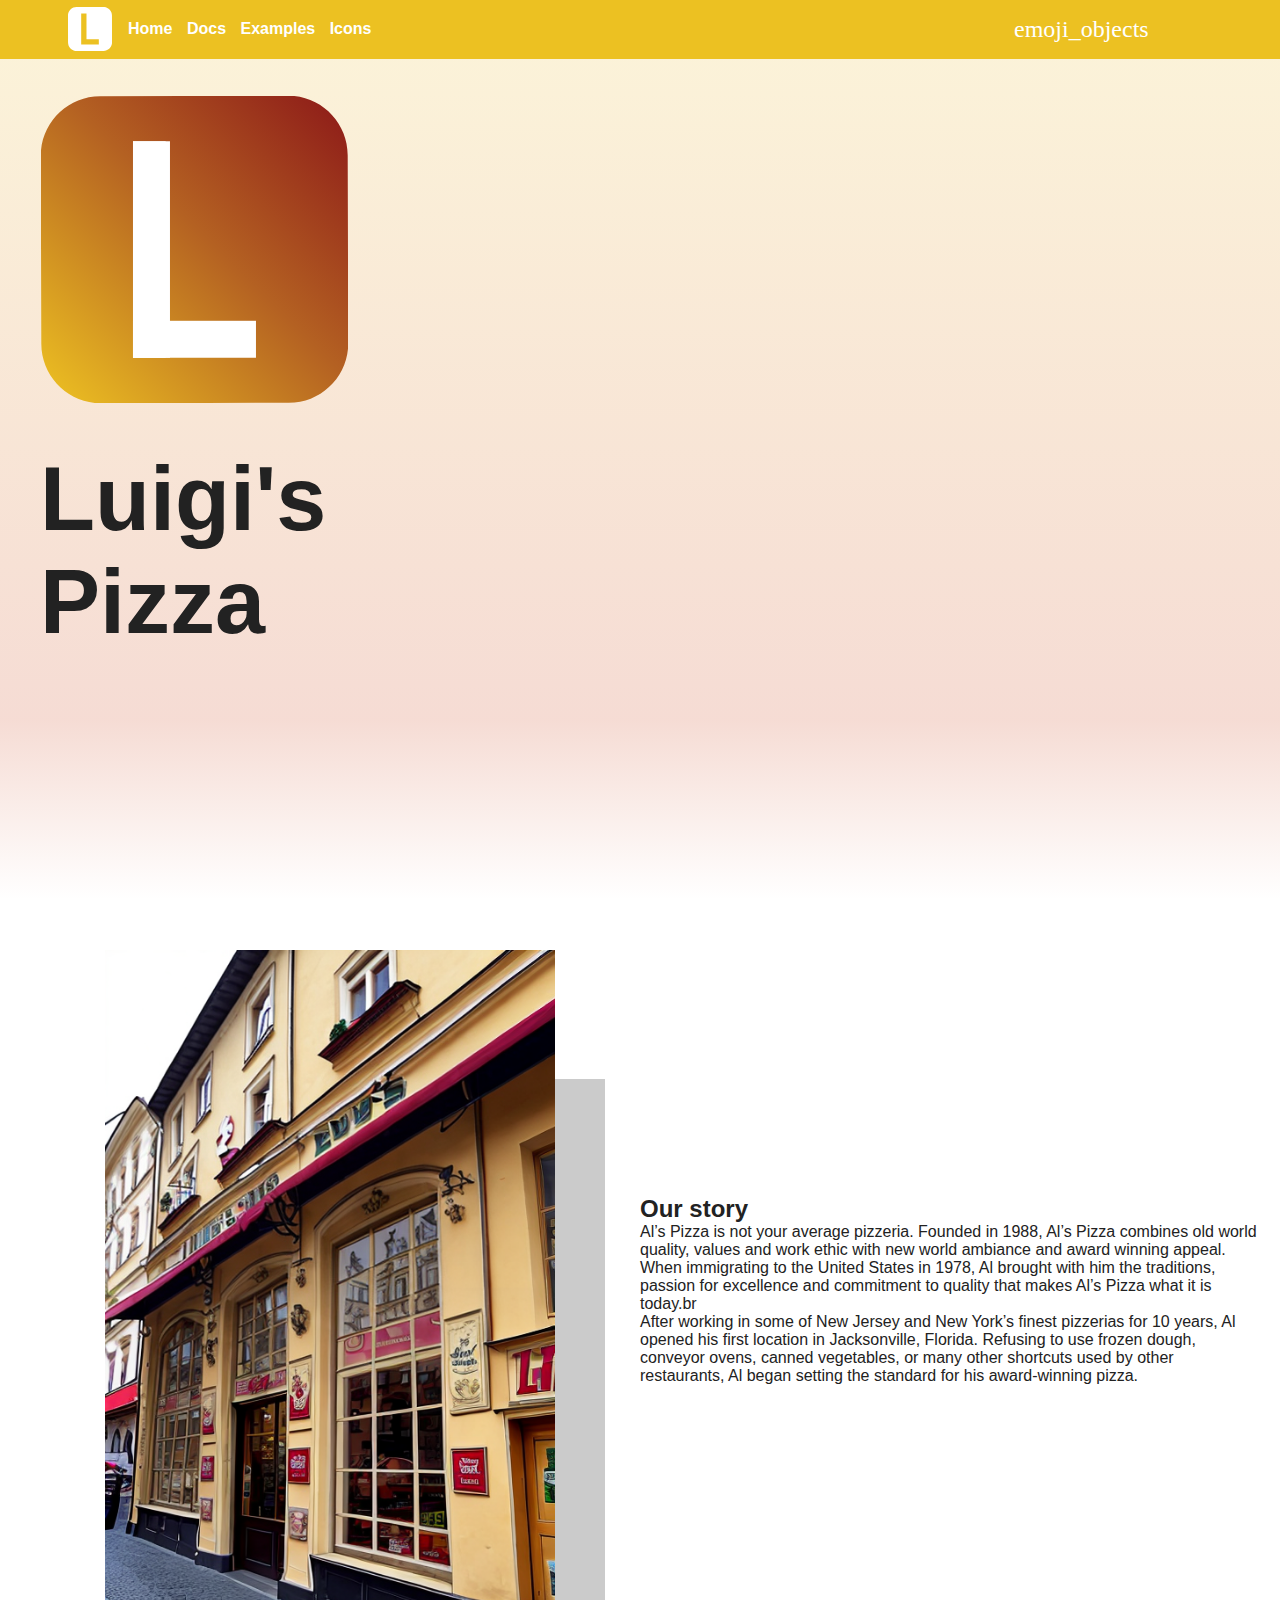
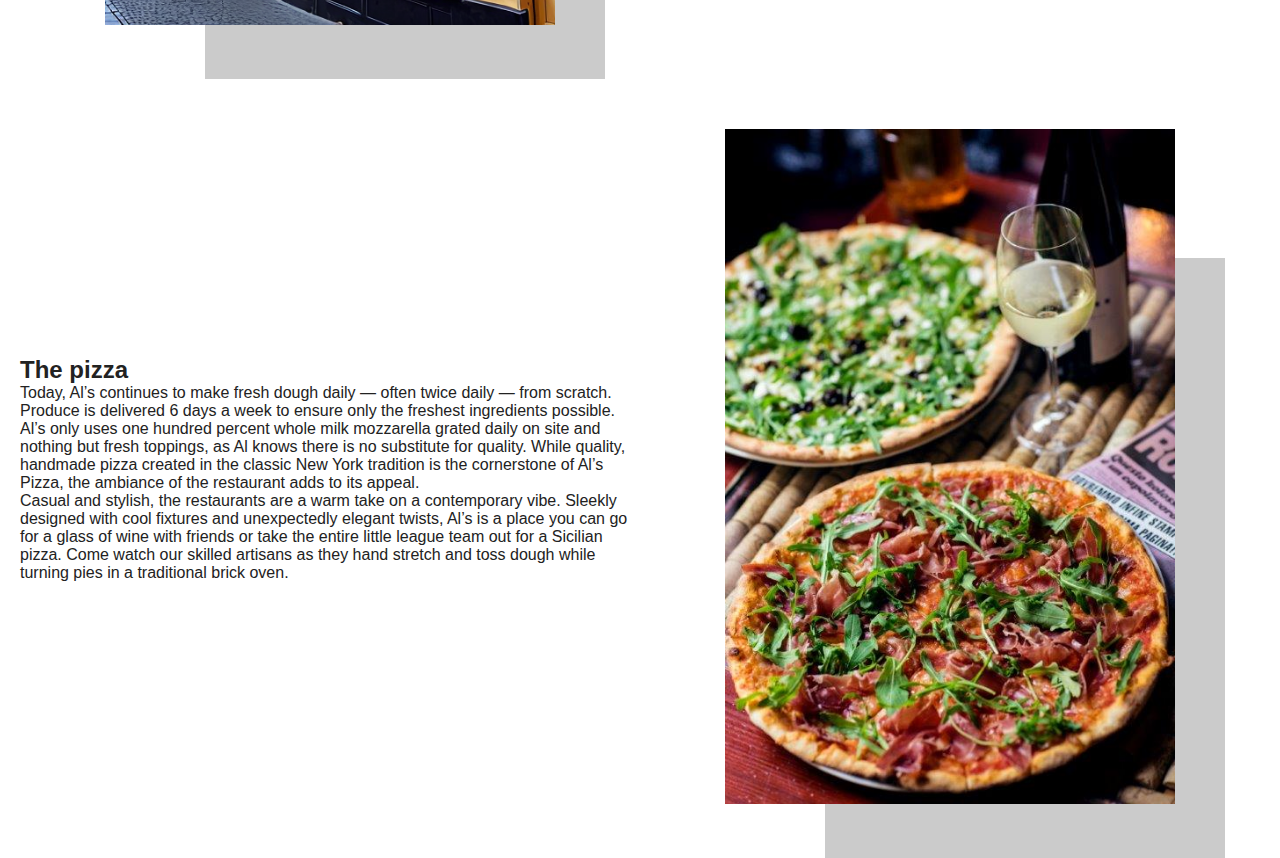
==== index.html @ 32731e8f "v1" ====
<!DOCTYPE html>
<html lang="en">

<head>
    <meta charset="UTF-8">
    <meta http-equiv="X-UA-Compatible" content="IE=edge">
    <meta name="viewport" content="width=device-width, initial-scale=1.0">
    <title>Document</title>
    <link rel="stylesheet" href="css/style.css">
    <link rel="stylesheet" href="css/theme.css">
    <link rel="stylesheet" href="css/scrollbar.css">
    <link rel="stylesheet" href="css/queries.css">
    <link rel="stylesheet" href="https://fonts.googleapis.com/icon?family=Material+Icons">

</head>

<body>

    <header class="header">
        <div id="opacity-background"></div>
        <div class="nav-background">
            <nav>
                <div id="closeDivDark" onclick="closeNav()"></div>

                <a href="#"><img src="images/logols.svg" alt="" class="navbar-logo-small"></a>
                <a href="#"><i class="material-icons navbar-menu" style="font-size: 44px;"
                        onclick="openNav()">more_horiz</i></a>
                <!-- <button class="btn-toggle">Toggle Dark-Mode</button> -->
                <div id="mySidenav" class="topnav"> <!--class="sidenav"-->
                    <div><button class="btn-toggle"><i class="material-icons">emoji_objects</i></button></div>
                    <a href="javascript:void(0)" class="closebtn" onclick="closeNav()">&times;</a>
                    <a href="#">Home</a>
                    <a href="#">Docs</a>
                    <a href="#">Examples</a>
                    <a href="#">Icons</a>
                </div>
            </nav>
        </div>

        <div class="welcome" id="welcome">
            <img src="images/logol.svg" alt="">
            <h1>Luigi's <br>Pizza</h1>
        </div>


    </header>

    <main>
        <section>
            <div class="container row">
                <div class="imagea">
                    <div class="imgbackground"></div>
                    <img src="images/getimg_ai_img-RIjGWfVtmKK6U777I6oym.png" alt="">

                </div>
                <div class="texta">
                    <h2>Our story</h2>
                    <p>Al’s Pizza is not your average pizzeria. Founded in 1988, Al’s Pizza combines old world quality,
                        values and work ethic with new world ambiance and award winning appeal. When immigrating to the
                        United States in 1978, Al brought with him the traditions, passion for excellence and commitment
                        to quality that makes Al’s Pizza what it is today.br <br>
                        After working in some of New Jersey and New York’s finest pizzerias for 10 years, Al opened his
                        first location in Jacksonville, Florida. Refusing to use frozen dough, conveyor ovens, canned
                        vegetables, or many other shortcuts used by other restaurants, Al began setting the standard for
                        his award-winning pizza.</p>
                </div>
            </div>
        </section>
        <section>
            <div class="container row">
                <div class="texta">
                    <h2>The pizza</h2>
                    <p>Today, Al’s continues to make fresh dough daily — often twice daily — from scratch. Produce is
                        delivered 6 days a week to ensure only the freshest ingredients possible. Al’s only uses one
                        hundred percent whole milk mozzarella grated daily on site and nothing but fresh toppings, as Al
                        knows there is no substitute for quality. While quality, handmade pizza created in the classic
                        New York tradition is the cornerstone of Al’s Pizza, the ambiance of the restaurant adds to its
                        appeal. <br>
                        Casual and stylish, the restaurants are a warm take on a contemporary vibe. Sleekly designed
                        with cool fixtures and unexpectedly elegant twists, Al’s is a place you can go for a glass of
                        wine with friends or take the entire little league team out for a Sicilian pizza. Come watch our
                        skilled artisans as they hand stretch and toss dough while turning pies in a traditional brick
                        oven.</p>
                </div>
                <div class="imagea">
                    <div class="imgbackground"></div>
                    <img src="images/GR_A21m.jpg" alt="">
                </div>

            </div>
        </section>
    </main>
    <footer>

    </footer>
    <script src="script.js"></script>
</body>

</html>
---- css/style.css ----
*{
  padding: 0;
  margin: 0;
  box-sizing: border-box;
  font-family: 'Open Sans', sans-serif ;
}
@import url('https://fonts.googleapis.com/css2?family=Open+Sans:wght@300;400;500;600;700&display=swap');

.row{
  max-width: 1240px;
  margin:0 auto;
}
/***** header *****/

header{
  /* width: 100%; */
  /* height: 100vh; */
  /* background: rgb(255,255,255); */
  background: linear-gradient(0deg, rgba(255,255,255,0) 0%, #c933062c 20%,#ecc0222c  100%),
  url(../images/eeee.png);
  height: 100vh;
    background-size: cover;
    background-attachment: fixed;
}

.nav-background{
  width: 100%;
  height: 6.5vh;
  background-color: #ecc122;
  position: fixed;
  /* display: flex;
  justify-content: center;
  align-items: center; */
}

.navbar-logo-small{
  width: 44px;
  position: absolute;
  top: 50%;
  left: 5%;
  margin-left: 2%;
  transform: translate(-50%, -50%);
}

.navbar-menu{
  position: absolute;
  top: 50%;
  right: 5%;
  transform: translate(-50%, -50%);
}
.nav-background nav a{
  color: #fff;
}

.btn-toggle{
  position: absolute;
  right: 5%;
  top: 50%;
  transform: translate(-50%, -50%);
  background: none;
  border: none;
  color: #fff;
  cursor: pointer;
  transition:0.2s ;

}
.btn-toggle:hover{
  color: #818181;
  transition:0.2s ;
}


/***** sidepanel *****/
.sidenav {
  height: 100%;
  width: 0;
  position: fixed;
  z-index: 50;
  top: 0;
  right: 0;
  background-color: #ecc122;
  overflow-x: hidden;
  transition: 0.2s;
  padding-top: 60px;
}

.sidenav a {
  padding: 8px 8px 8px 32px;
  text-decoration: none;
  font-size: 25px;
  color: #818181;
  display: block;
  transition: 0.2s;

}

.sidenav a:hover {
  color: #f1f1f1;
}

.sidenav .closebtn {
  position: absolute;
  top: 0;
  right: 25px;
  font-size: 36px;
  margin-left: 50px;

}
a.closebtn,a i.navbar-menu{
  display: none;
}
#closeDivDark{
  position: fixed;
  background-color: rgba(0, 0, 0, 0.685);
  top: 0;
  right: 0;
  bottom: 0;
  left: 0;
  width: 0;
  z-index: 1;
}
  
.topnav{
  margin-left: 10%;
  margin-top: 20px;
}
.topnav a{
  text-decoration: none;
  transition: 200ms;
  font-weight: 600;
  margin-right: 10px;
}
.topnav a:hover{
  color: #aaaaaa;
  transition: 200ms;
}



div.welcome{
  max-width: 80;
  width: 80%;
  z-index: 50;
}

div.welcome h1{
  font-size: 90px;
  margin-left: 40px;
}


.welcome img{
  margin-top: 55px;
  width: 38%;
  padding: 4%;
}

/***** Main *****/
.container{
  display: grid;
  grid-template-columns: 1fr 1fr;
  width: 100%;
}
.imgbackground{
  width: 400px;
  height: 600px;
  background-color: #7e7e7e67;
  position: absolute;
  right: 0;
  bottom: 0;
  z-index: -1;
}
.imagea{
  position: relative;
  margin: 0 auto;
  z-index: -1;

}
.imagea img{
  position: relative;
  margin: 50px;
  width: 450px ;
  
}
.texta{
  align-self: center;
}
---- css/theme.css ----
body {
    color: #222;
    background-color: #fff;
  }
  body.dark-theme {
    color: #eee;
    background-color: #202020;
  }
  @media (prefers-color-scheme: dark) {
    /* defaults to dark theme */
    body {
      color: #eee;
      background-color: #202020;
    }
    body.light-theme {
      color: #222;
      background-color: #fff;
    }
  }

  body,.imgbackground {
    background: var(background-color);
  }
  h1,
  p {
    color: var(color);
  }
---- css/scrollbar.css ----
/* width */
::-webkit-scrollbar {
    width: 10px;
  }
  
  /* Track */
  ::-webkit-scrollbar-track {
    background: #0000008c; 
  }
   
  /* Handle */
  ::-webkit-scrollbar-thumb {
    background: #1f1f1f;
    border-radius: 10px;
  }
  
  /* Handle on hover */
  ::-webkit-scrollbar-thumb:hover {
    background: #000000; }
---- css/queries.css ----
@media screen and (max-width:768px){
    div.welcome h1{
        font-size: 36px;
        margin: 0;
      }
    a.closebtn,a i.navbar-menu{
      display: block;
    }
    .container-a{
      grid-template-columns:1fr;
    }
    div.welcome img{
      width: 55%;
    }
    .btn-toggle{
      right: 25px;
      bottom: 25px;
    }
    .btn-toggle:hover{
      color: #fff;
    }
    header{
      background-image: none;
      /* height: 100vh;
      background-size: cover;
      background-attachment: fixed;
      background-position: 60% 0;
      opacity: 0.5; */
    }
    div.welcome{
      transform: translate(-50%,0);
      left: 50%;
      top: 5%;
      text-align: center;
      position: absolute;
      z-index: -15;
    }
    #opacity-background{
      position: absolute;
      background-image: /*linear-gradient(rgba(243, 0, 0, 0.5), rgba(255, 0, 0, 0.5)),*/ url("../images/quin-engle-lHUdfk5WGXc-unsplash.jpg");
      background-size: cover;
      background-attachment: fixed;
      background-position: 60% 0;
      opacity: 0.4;
      height: 100vh;
      width: 100%;
      z-index: -30;
    }
}

@media screen and (max-width:575px){
  div.welcome h1{
    font-size: 8dvw;
  }
  div.welcome p.gray{
    font-size: 4dvw;
  }
  div.welcome img{
    width: 65%;
  }
}
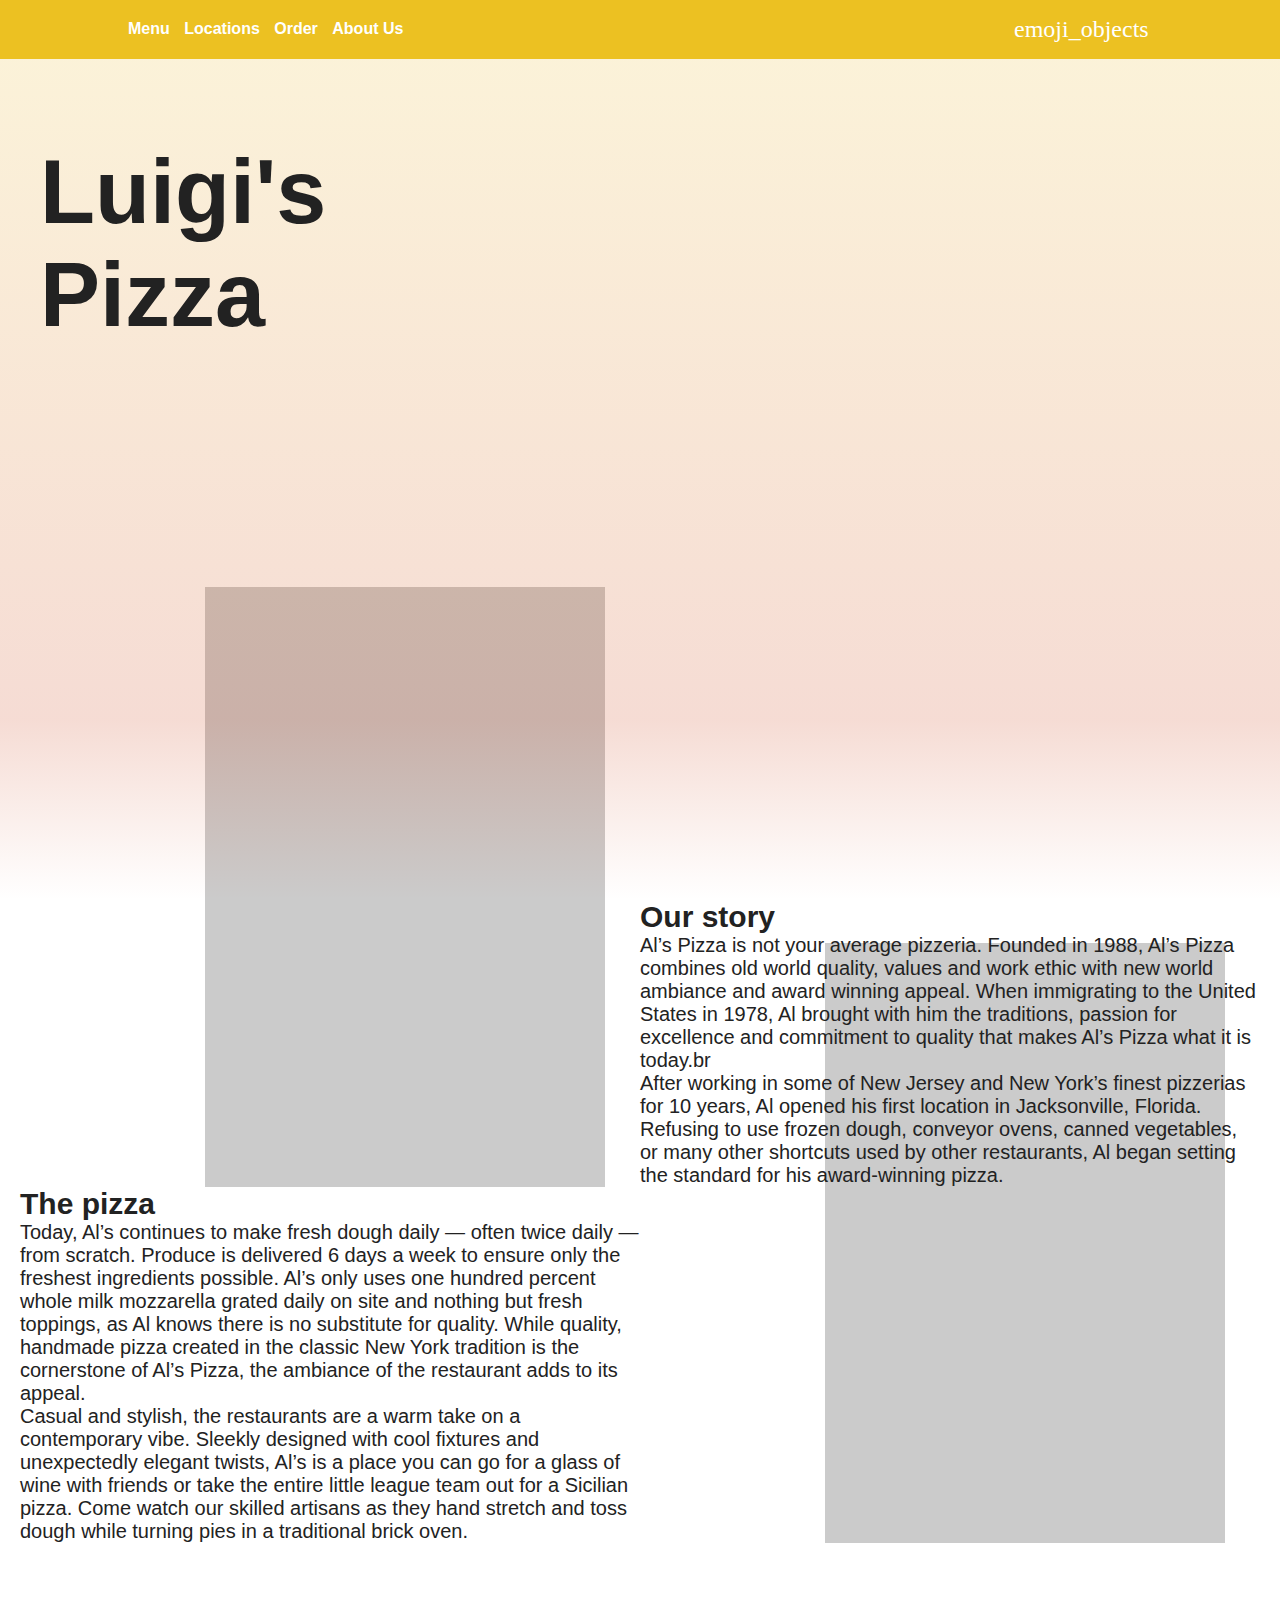
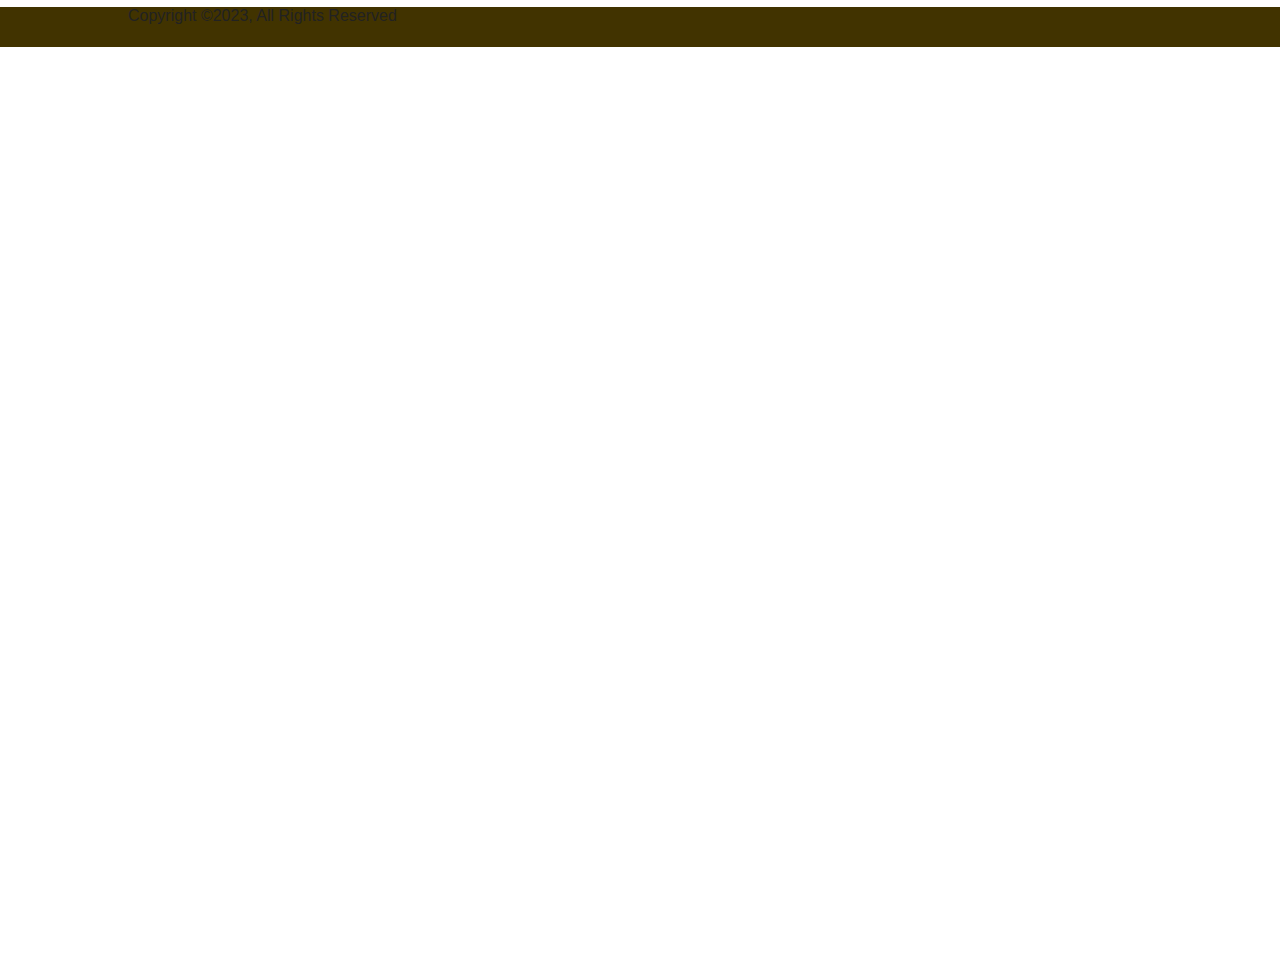
==== commit ec1c5b41: "1st page" ====
--- a/index.html
+++ b/index.html
@@ -26,14 +26,14 @@
                 <a href="#"><i class="material-icons navbar-menu" style="font-size: 44px;"
                         onclick="openNav()">more_horiz</i></a>
                 <!-- <button class="btn-toggle">Toggle Dark-Mode</button> -->
-                <div id="mySidenav" class="topnav"> <!--class="sidenav"-->
+                <aside id="mySidenav" class="topnav"> <!--class="sidenav"-->
                     <div><button class="btn-toggle"><i class="material-icons">emoji_objects</i></button></div>
                     <a href="javascript:void(0)" class="closebtn" onclick="closeNav()">&times;</a>
-                    <a href="#">Home</a>
-                    <a href="#">Docs</a>
-                    <a href="#">Examples</a>
-                    <a href="#">Icons</a>
-                </div>
+                    <a href="#">Menu</a>
+                    <a href="#">Locations</a>
+                    <a href="#">Order</a>
+                    <a href="#">About Us</a>
+                </aside>
             </nav>
         </div>
 
@@ -91,7 +91,15 @@
         </section>
     </main>
     <footer>
-
+        <div>
+            <span>
+                Copyright ©2023, All Rights Reserved
+            </span>
+            <span>
+                <a href=""><img src="images/instagram-svgrepo-com.svg" alt=""></a>
+                <a href=""><img src="images/facebook-svgrepo-com.svg" alt=""></a>
+            </span>
+        </div>
     </footer>
     <script src="script.js"></script>
 </body>
--- a/css/style.css
+++ b/css/style.css
@@ -184,4 +184,30 @@
 }
 .texta{
   align-self: center;
-}
+  font-size: 20px;
+}
+
+
+/***** Footer *****/
+footer{
+  margin-top: 5%;
+  height: 40px;
+  background-color: #413300;
+
+}
+footer div {
+  display: flex;
+  width: 80%;
+  margin: 0 auto;
+  align-items: center;
+}
+footer div span:nth-child(2){
+  text-align: right;
+}
+footer div span{
+  width: 50%;
+  font-weight: 500;
+  }
+footer div span a img{
+  width:5%;
+}
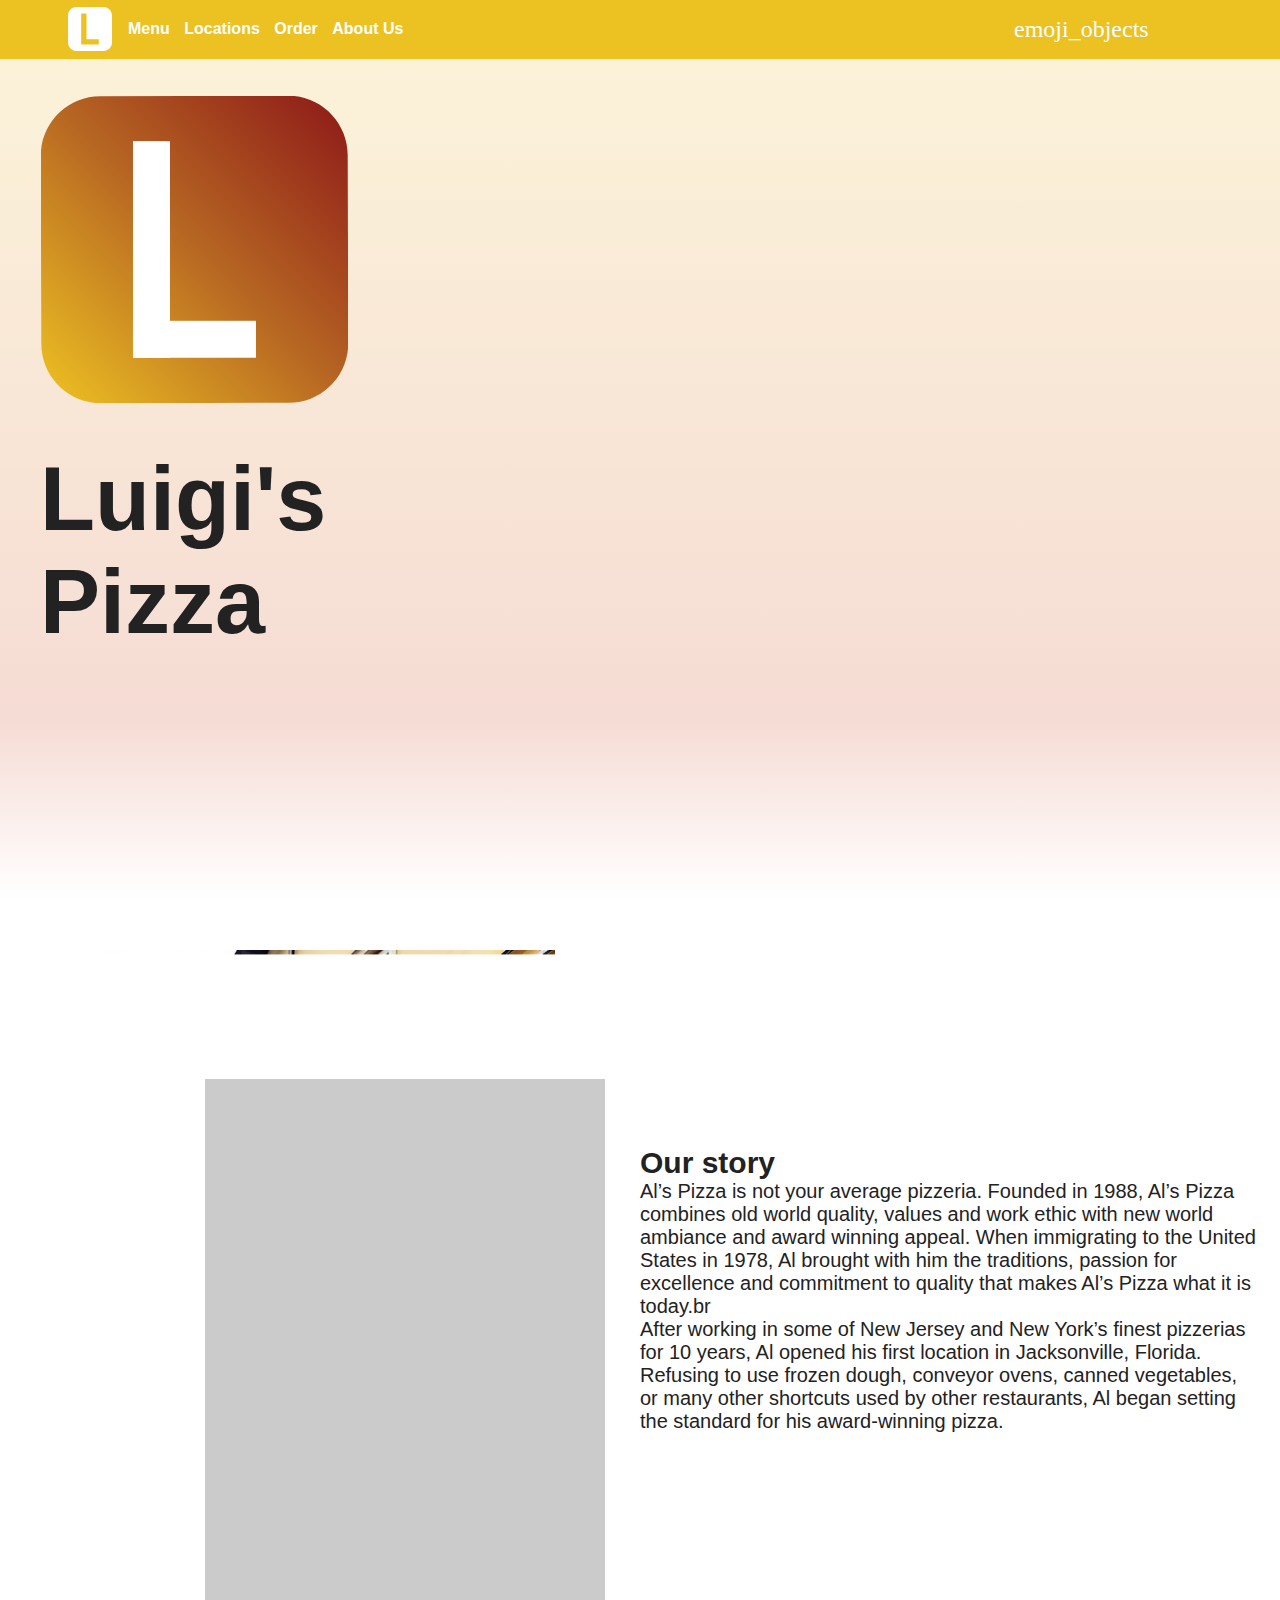
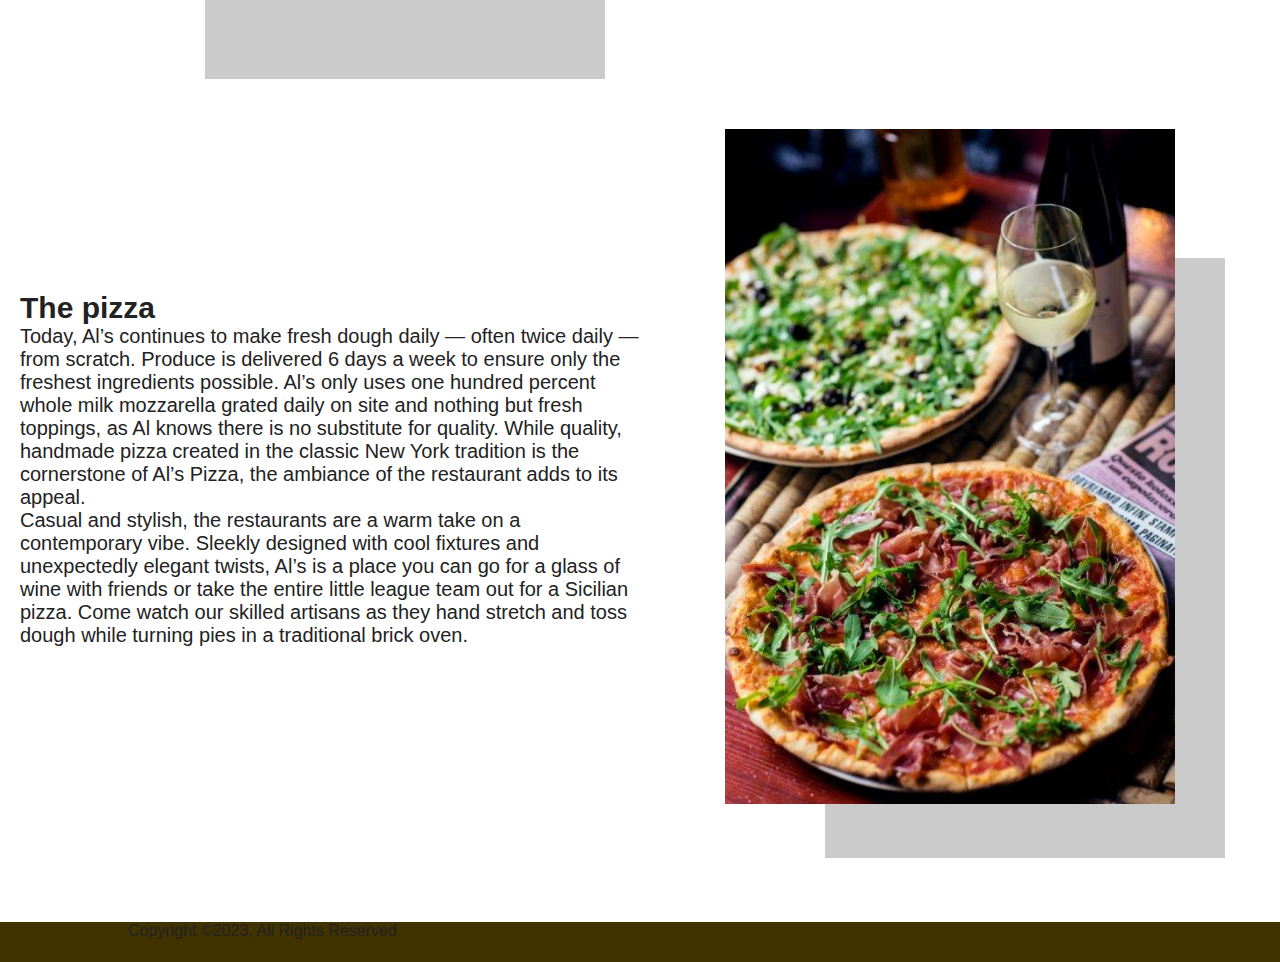
==== commit 72153e82: "2.stranka" ====
--- a/index.html
+++ b/index.html
@@ -11,7 +11,6 @@
     <link rel="stylesheet" href="css/scrollbar.css">
     <link rel="stylesheet" href="css/queries.css">
     <link rel="stylesheet" href="https://fonts.googleapis.com/icon?family=Material+Icons">
-
 </head>
 
 <body>
--- a/css/style.css
+++ b/css/style.css
@@ -211,3 +211,4 @@
 footer div span a img{
   width:5%;
 }
+
--- a/css/queries.css
+++ b/css/queries.css
@@ -47,6 +47,7 @@
       width: 100%;
       z-index: -30;
     }
+
 }
 
 @media screen and (max-width:575px){
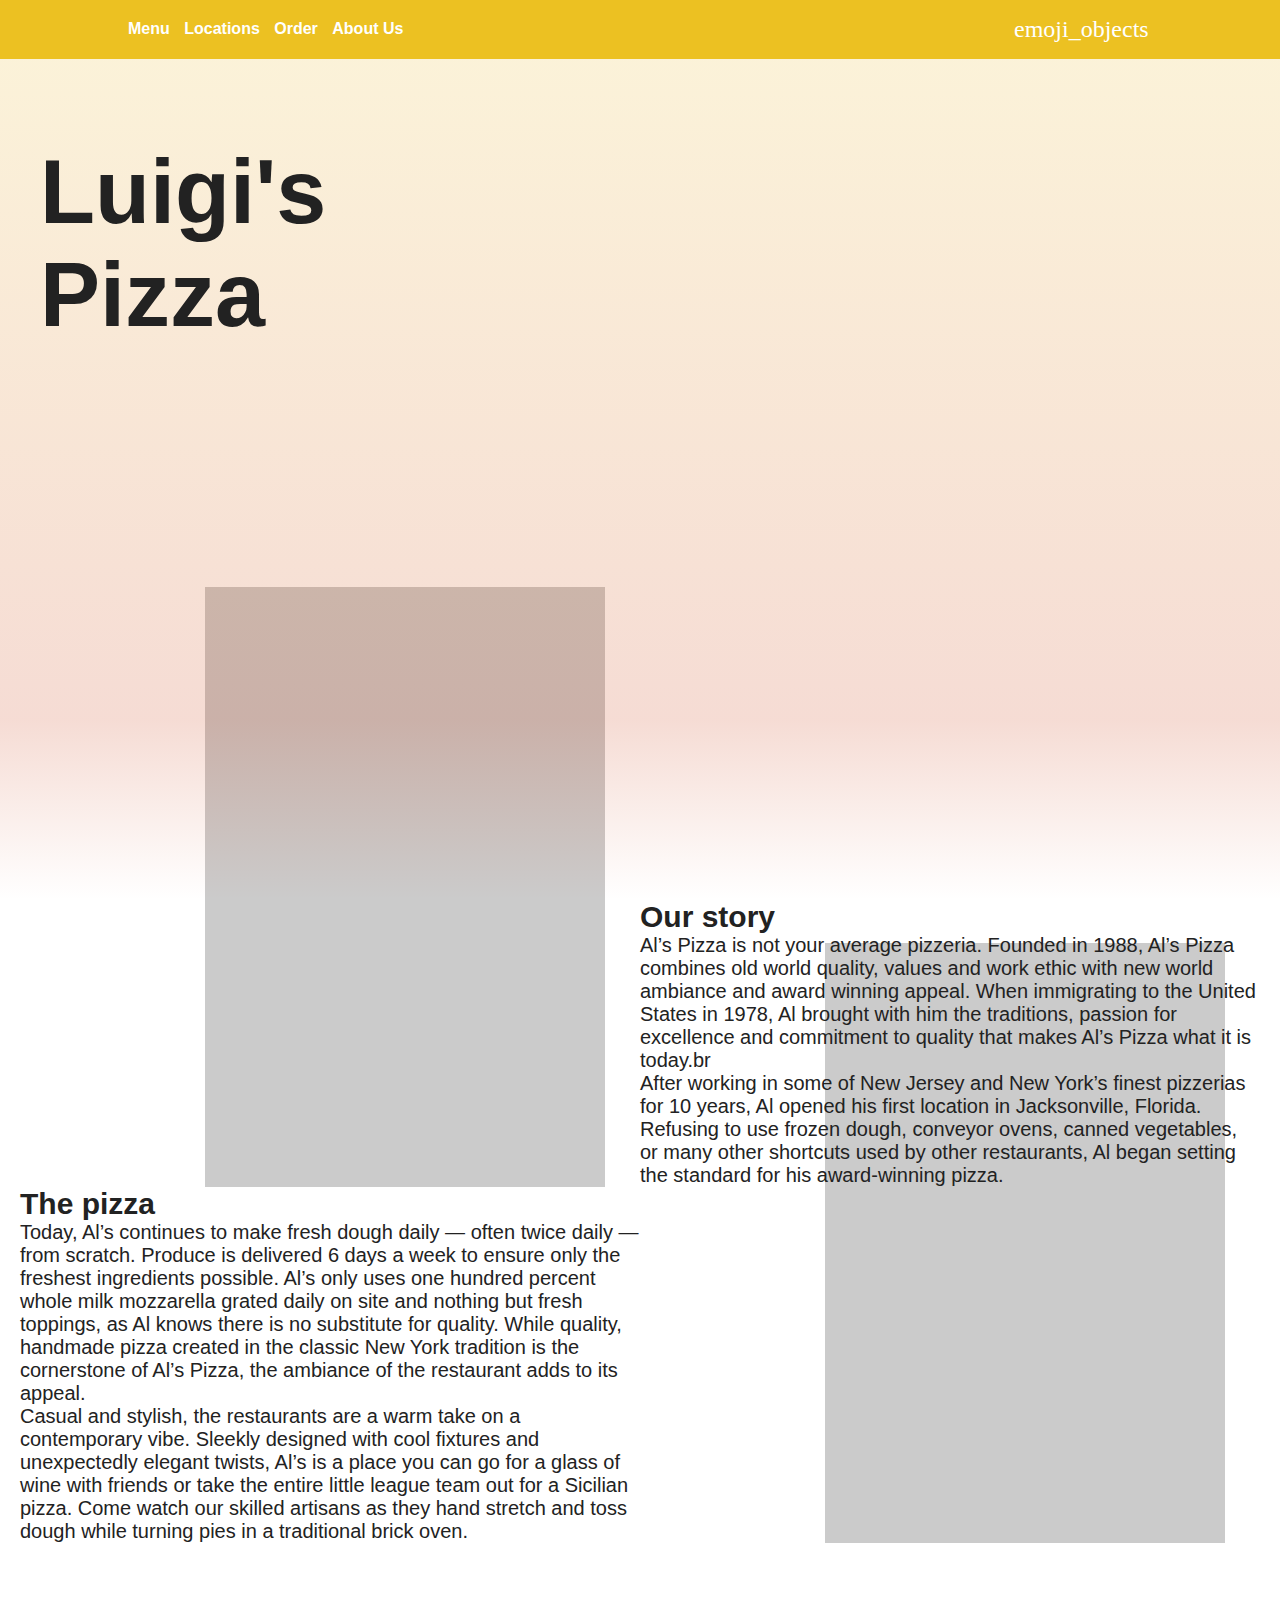
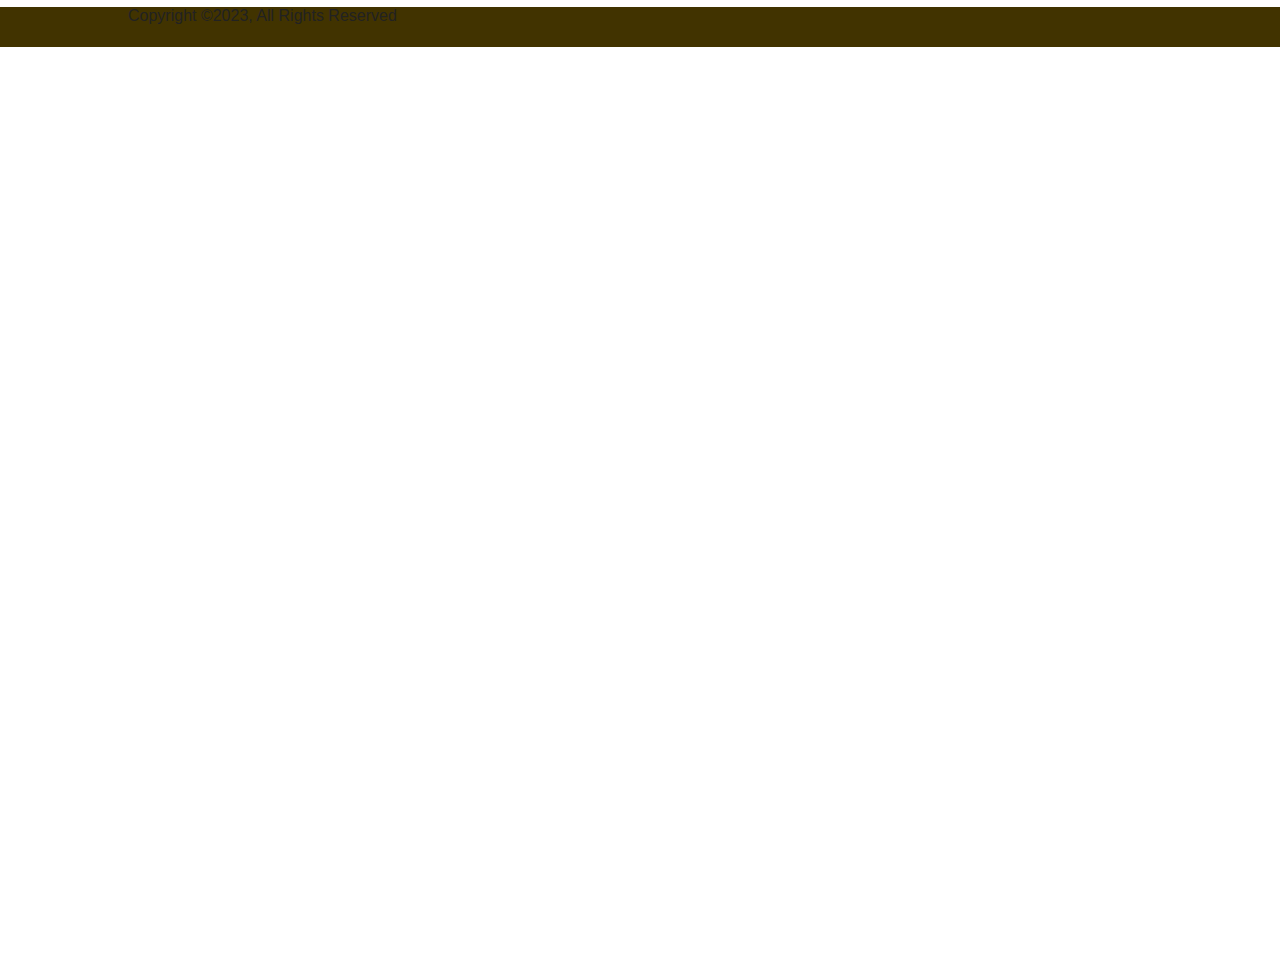
==== commit 866ae7a7: "eee" ====
--- a/index.html
+++ b/index.html
@@ -28,10 +28,10 @@
                 <aside id="mySidenav" class="topnav"> <!--class="sidenav"-->
                     <div><button class="btn-toggle"><i class="material-icons">emoji_objects</i></button></div>
                     <a href="javascript:void(0)" class="closebtn" onclick="closeNav()">&times;</a>
-                    <a href="#">Menu</a>
-                    <a href="#">Locations</a>
-                    <a href="#">Order</a>
-                    <a href="#">About Us</a>
+                    <a href="menu.html">Menu</a>
+                    <a href="locations.html">Locations</a>
+                    <a href="order.html">Order</a>
+                    <a href="aboutus.html">About Us</a>
                 </aside>
             </nav>
         </div>
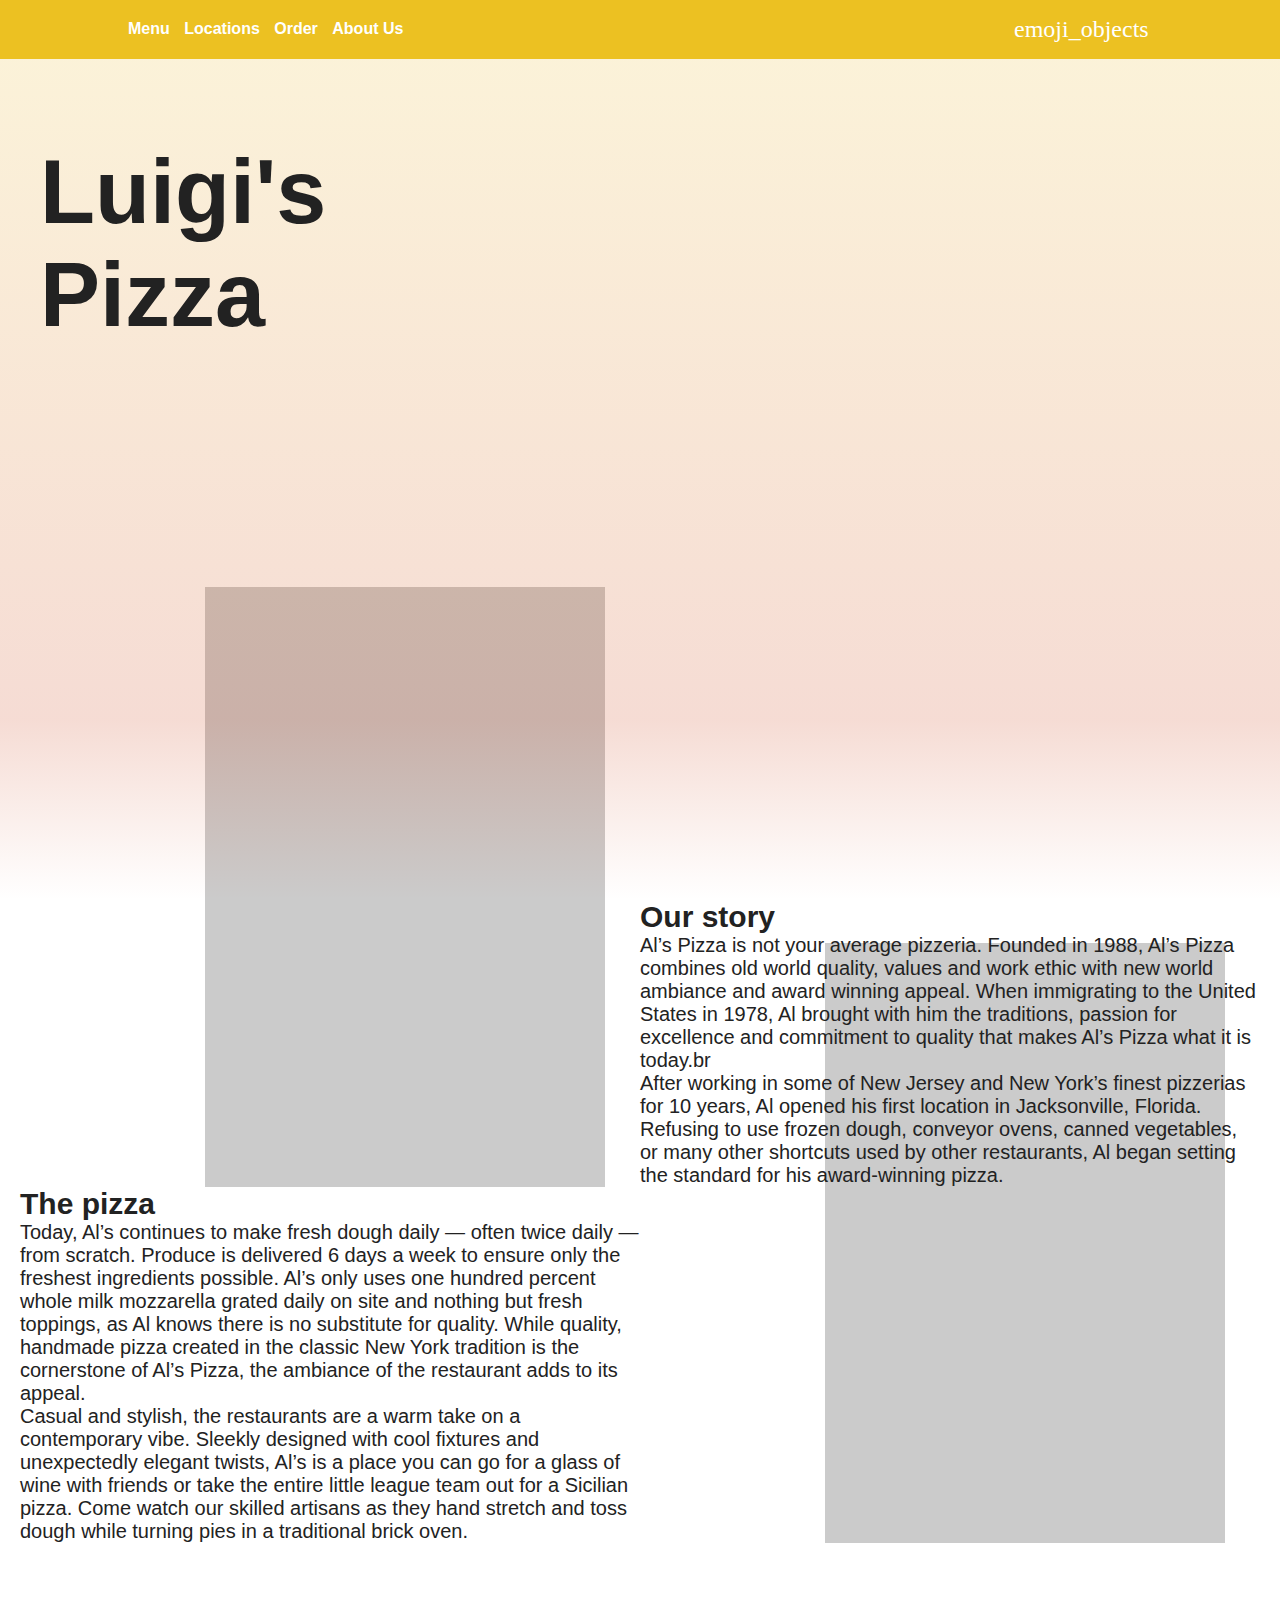
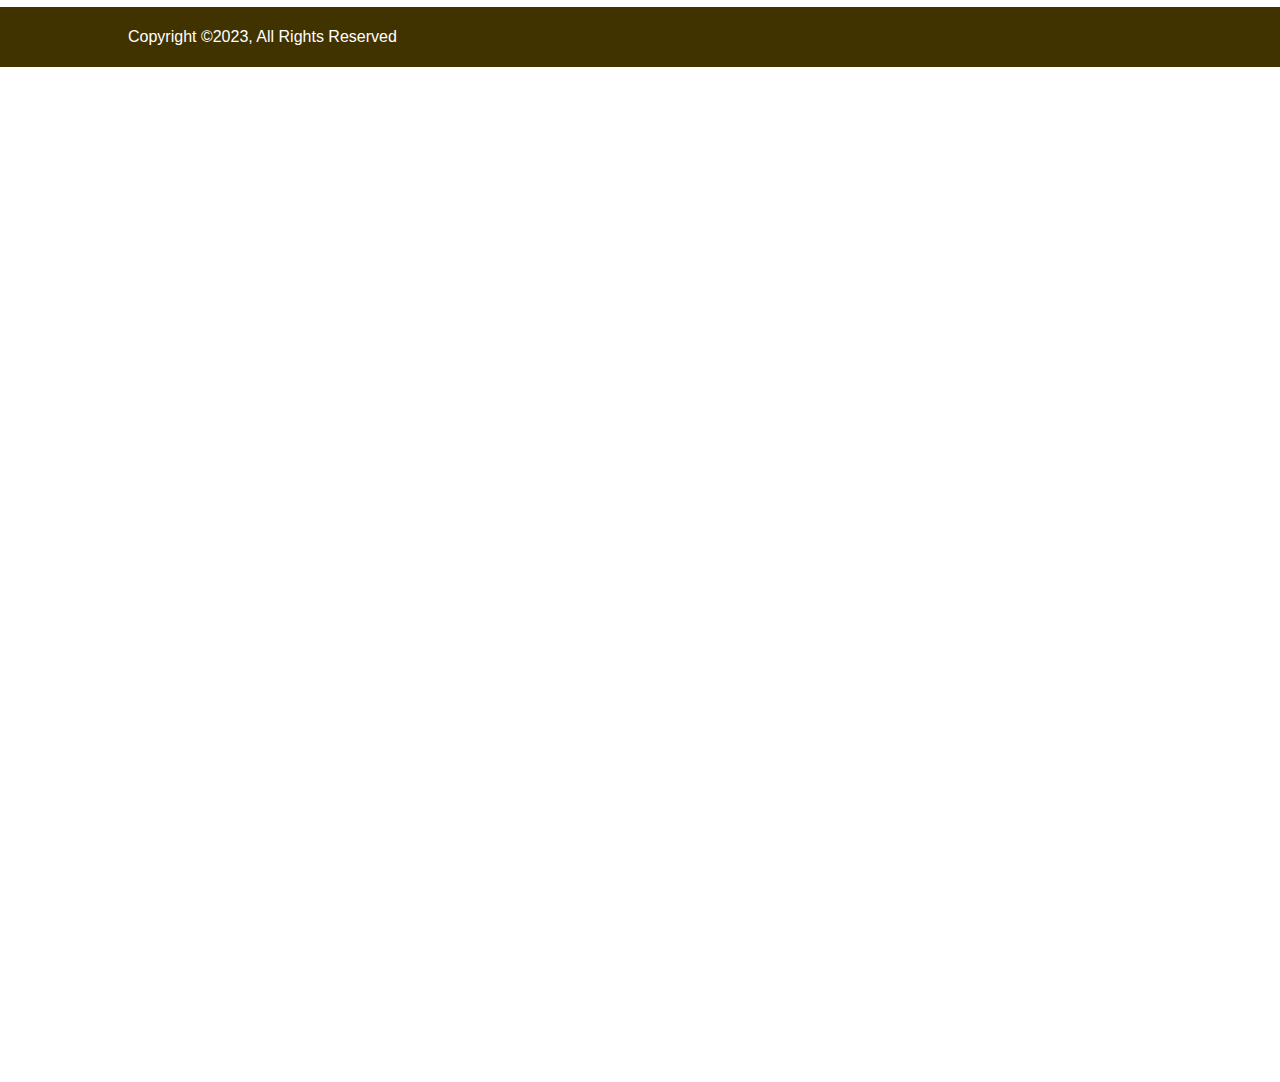
==== commit 766049e2: "verze na odevzdani" ====
--- a/index.html
+++ b/index.html
@@ -45,7 +45,7 @@
     </header>
 
     <main>
-        <section>
+        <section class="project">
             <div class="container row">
                 <div class="imagea">
                     <div class="imgbackground"></div>
@@ -65,7 +65,7 @@
                 </div>
             </div>
         </section>
-        <section>
+        <section class="project">
             <div class="container row">
                 <div class="texta">
                     <h2>The pizza</h2>
--- a/css/style.css
+++ b/css/style.css
@@ -5,6 +5,10 @@
   font-family: 'Open Sans', sans-serif ;
 }
 @import url('https://fonts.googleapis.com/css2?family=Open+Sans:wght@300;400;500;600;700&display=swap');
+
+body{
+  overflow-x: hidden;
+}
 
 .row{
   max-width: 1240px;
@@ -191,11 +195,12 @@
 /***** Footer *****/
 footer{
   margin-top: 5%;
-  height: 40px;
+  height: 60px;
   background-color: #413300;
 
 }
 footer div {
+  height: 60px;
   display: flex;
   width: 80%;
   margin: 0 auto;
@@ -207,8 +212,24 @@
 footer div span{
   width: 50%;
   font-weight: 500;
+  /* transform: translate(0,-50%); */
+  color: #fff;
+
   }
 footer div span a img{
-  width:5%;
-}
-
+  width:5vh;
+}
+
+
+.hide-for-fade-in {
+  opacity: 0%;
+  margin-top: 50px;
+  -webkit-transition: opacity 0.5s, margin 0.5s;
+  -o-transition: opacity 0.5s, margin 0.5s;
+  transition: opacity 0.5s, margin 0.5s;
+}
+
+.fade-in {
+  opacity: 100%;
+  margin-top: 0;
+}--- a/css/queries.css
+++ b/css/queries.css
@@ -48,6 +48,24 @@
       z-index: -30;
     }
 
+    .imgbackground{
+      display: none;
+    }
+
+    .container{
+      grid-template-columns: 1fr;
+    }
+    .texta{
+      order: 1;
+      width: 95%;
+      margin: 0 auto;
+    }
+    .imagea{
+      order: 2;
+    }
+    .imagea img{
+      width: 80vw;
+    }
 }
 
 @media screen and (max-width:575px){
